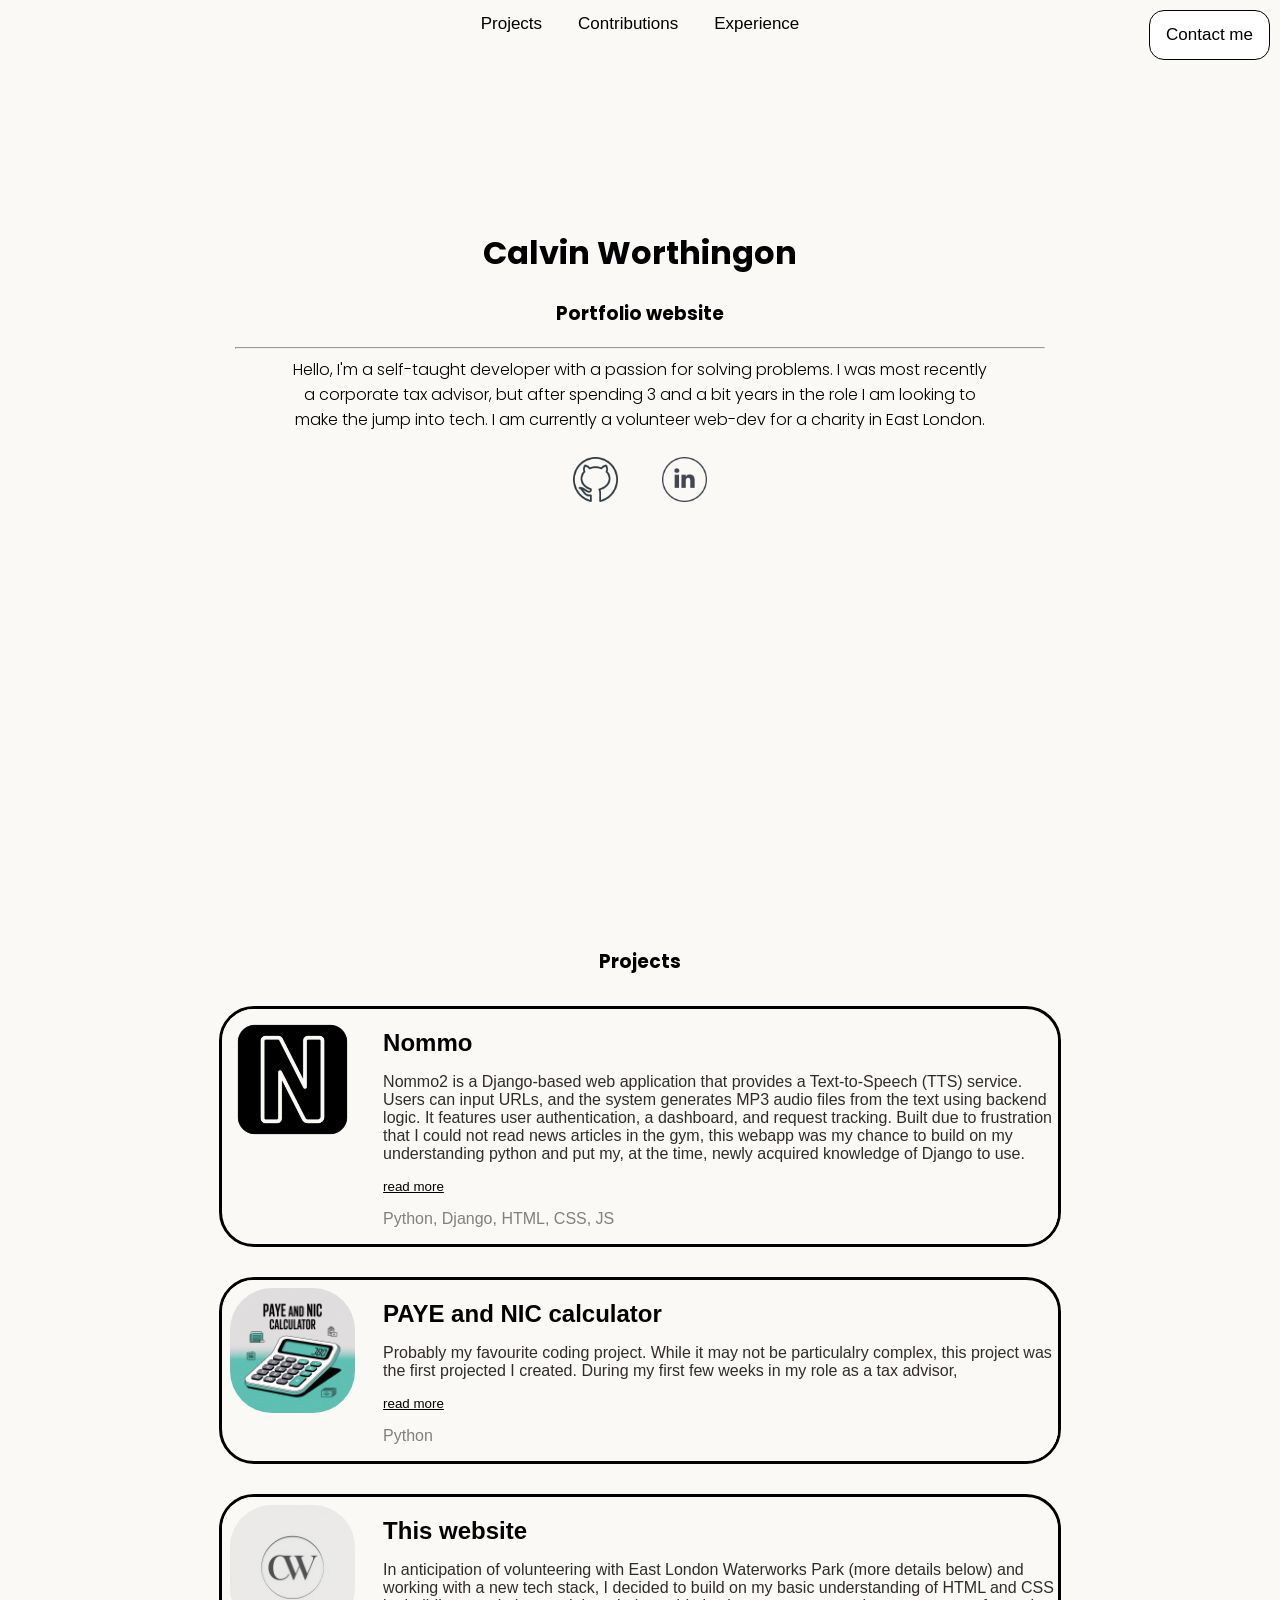
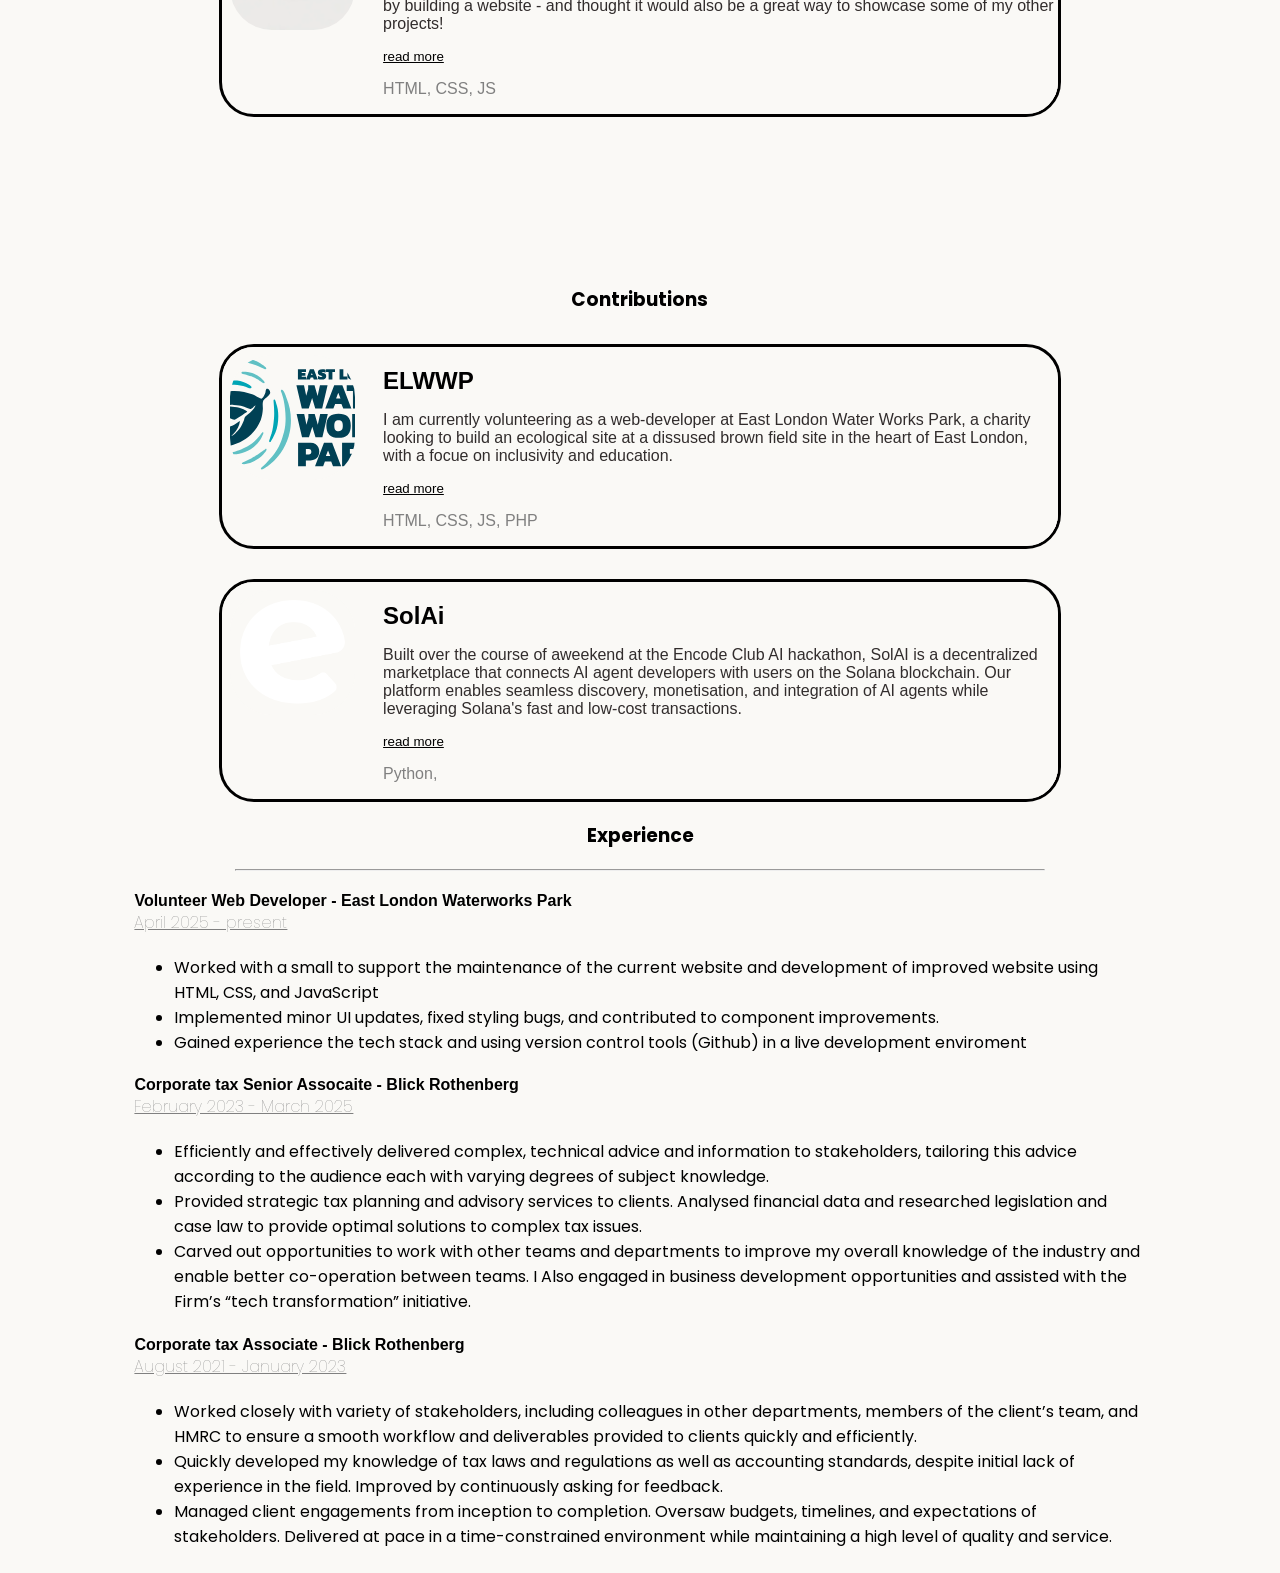
==== index.html @ a2a48c56 "More content changes" ====
<!DOCTYPE html>

<head>
    <title>Calvin's Portfolio</title>
    <link rel="stylesheet" href="styles/styles.css">
    <!-- <a href="mailto:worthingtonc9@gmail.com?subject=You're%20hired!&body=Congratulations%2C%20Calvin!%20We%20have%20a%20role%20as%20a%20software%20engineer%20that%20we%20think%20you%20would%20be%20great%20for." class="btn btn--contact">Contact me</a> -->
    <!-- put contact me into navbar or just tidy -->
    <link href="https://fonts.googleapis.com/css2?family=Poppins&display=swap" rel="stylesheet">
    <link rel="stylesheet" href="https://cdnjs.cloudflare.com/ajax/libs/font-awesome/4.7.0/css/font-awesome.min.css"> <!--Shows a hamburger menu on smaller screens-->
</head>

<body>

    <nav class="topnav"> <!--refactor to improve accessibility-->
        <a href=#projects class="nav-link smoothScroll" >Projects</a>
        <a href=#contributions>Contributions</a>
        <a href=#experience>Experience</a>
        <a href="mailto:worthingtonc9@gmail.com?subject=You're%20hired!&body=Congratulations%2C%20Calvin!%20We%20have%20a%20role%20as%20a%20software%20engineer%20that%20we%20think%20you%20would%20be%20great%20for." class="btn btn--contact">Contact me</a>

    </nav>


    <div class="intro">
        <h1>Calvin Worthingon</h1>
        <h3>Portfolio website</h3>

        <hr class="solid">
        <p>Hello, I'm a self-taught developer with a passion for solving problems. I was most recently a corporate tax advisor, but after spending 3 and a bit years in the role I am looking to make the jump into tech. I am currently a volunteer web-dev for a charity in East London.</p>
        
        <div class="links">    
            <a href="https://github.com/calvinw-dotcom" target="_blank"><img src="image/Github.png" alt=""></a>
            <a href="https://www.linkedin.com/in/calvin-harvey-worthington-0b1184165/" target="_blank"><img src="image/LinkedIn.png" alt=""></a>
        </div>
    </div>
    
    <div class="projects" id="projects">
        <h3>Projects</h3>
        <div class="container">
            <div><img src="image/Nommo.png" alt="Nommo"></div>
            <div class="card-content">      
                <h4>
                    <a href="https://github.com/calvinw-dotcom/Nommo2" target="_blank">Nommo</a>
                </h4>
                <p class="project-description">
                    Nommo2 is a Django-based web application that provides a Text-to-Speech (TTS) service. Users can input URLs, and the system generates MP3 audio files from the text using backend logic. It features user authentication, a dashboard, and request tracking. Built due to frustration that I could not read news articles in the gym, this webapp was my chance to build on my understanding python and put my, at the time, newly acquired knowledge of Django to use. 
                </p>
                <p class="hidden-content">
                    This project was also an opportunity to experiment with AI and learn not only its capabilities but, more importantly, its limitations, particularly regarding hardware limitations and biases of the creators. As I chose to ride the deep-seek “wave”, this tool may not accurately represent certain articles, particularly those relating to a certain student-led protest in 1989. Also, as this developed on a laptop with not so spectacular graphics card, the is a bit of a delay in receiving the requested article MP3 file.
                    <br/>
                    <br/>
                    Version one used the BeautifulSoup library to scrape the article and return the distilled content. I initially optimised this for BBC news articles, for which I had received permission from the bbc. Once I had this running, I tried using AI to allow the application to scrape text regardless of the HTML structure. However, due to various restrictions in sites’ robots.txt files, this proved difficult to implement. As such, I pivoted to make Nommo2 a news summariser as well as a TTS app
                </p>
                <button class="read-more">read more</button>
                <p class="project-subscript">Python, Django, HTML, CSS, JS </p>
            </div>
        </div>

        <div class="container">
            <div><img src="image/PAYE and NIC.jpeg" alt="Nommo"></div>
            <div class="card-content">      
                <h4>
                    <a href="https://github.com/calvinw-dotcom/PAYE-and-NIC-calc" target="_blank">PAYE and NIC calculator</a>
                </h4>
                <p class="project-description">Probably my favourite coding project. While it may not be particulalry complex, this project was the first projected I created. During my first few weeks in my role as a tax advisor, </p>
                <p class="hidden-content">
                
                During my first few weeks as a tax advisor, I was asked by a Director to calculate the income tax and national insurance contributions of a list of a client’s employees. As this as a time consuming and repetitive task, I saw it as an opportunity to put me new coding skills to use and automate. 
                <br/>
                <br/>
                Originally, this was a simple script but as I developed my understanding of python and best practices, I went back and split the logic into functions. Looking back, I would have sped up the task by reading directly from the excel file containing the necessary information and writing the PAYE and NIC contributions back to that same file. However, I have chosen not to make any further changes so I can preserve my code to look back on.</p>
                <button class="read-more">read more</button>
                <p class="project-subscript">Python </p>
            </div>
        </div>

        <div class="container">
            <div><img src="image/CW2.png" alt="CW initials"></div>
            <div class="card-content">      
                <h4>
                    <a href="https://github.com/calvinw-dotcom/portfolio_site" target="_blank">This website</a>
                </h4>
                <p class="project-description">In anticipation of volunteering with East London Waterworks Park (more details below) and working with a new tech stack, I decided to build on my basic understanding of HTML and CSS by building a website - and thought it would also be a great way to showcase some of my other projects!</p>

                <p class="hidden-content">
                    Wanting to be somewhat helpful from the start, I thought building a website, albeit fairly basic, would be the best way to get up to speed with HTML and CSS, and also learn the basics of JavaScript. 

                    <br/>
                    <br/>
                    Still a bit of a work in progress, I intend to connect to the GitHub API to show my latest commits and also tidy up the “contact me” button (go ahead and press, it works!)
                
                </p>
                <button class="read-more">read more</button>
                <p class="project-subscript">HTML, CSS, JS </p>
            </div>
        </div>
    
    </div>

    <div class="contributions" id="contributions"> <!--Make pic and name links-->
        <h3>Contributions</h3>
        <div class="container">
            <div><img src="image/ELWWP.svg" alt="Nommo"></div>
            <div class="card-content">      
                <h4>
                    <a href="https://www.elwp.org.uk/Home.htm" target="_blank">ELWWP</a>
                </h4>
                <p class="project-description">
                    I am currently volunteering as a web-developer at East London Water Works Park, a charity looking to build an ecological site at a dissused brown field site in the heart of East London, with a focue on inclusivity and education.
                </p>
                <p class="hidden-content">
                    This is my first time having the chance to work on a live production environment and a completely new tech stack, which has given me a better understnaing of the pros and cons of differnt languages and frameworks, most recently the advantages of asynchronous programming that JavaScript can bring.
                    <br/>
                    <br/>
                    So far, my contributions have the maintenance of the current website, accessability enhancements and other front end adjustments. Once I have cleared the issues assigned to me, I will begin assisting with the development of the new webiste!
                </p>
                <button class="read-more">read more</button>
                <p class="project-subscript">HTML, CSS, JS, PHP </p>
            </div>
        </div>

        <div class="container">
            <div><img src="image/ENCODE_logo-31.png" alt="Encode club logo"></div>
            <div class="card-content">      
                <h4>
                    <a href="https://github.com/JackInSightsV2/Encode-Hackathon-April-2025" target="_blank">SolAi</a>
                </h4>
                <p class="project-description">
                    Built over the course of aweekend at the Encode Club AI hackathon, SolAI is a decentralized marketplace that connects AI agent developers with users on the Solana blockchain. Our platform enables seamless discovery, monetisation, and integration of AI agents while leveraging Solana's fast and low-cost transactions.
                </p>
                <p class="hidden-content">
                    This was my first experience building something as part of a team, and I learnt a lot about planning projects, architecture, and differnet frameworks (I worked on the backend and building some dummy APIs to be used in the demo). I also learnt a lot about the soft skills needed to code as part of a team and the importance of version control (and just how to use it).
                    <br/>
                    <br/>
                    Overall, this was a terrific experience, and it solidfied my desire to begin a career in tech.
                </p>
                <button class="read-more">read more</button>
                <p class="project-subscript">Python,  </p>
            </div>
        </div>

    </div>

    <div class="experience" id="experience">
        <h3>Experience</h3>
        <hr class="solid">

        <div class="job">
            <h4>Volunteer Web Developer - East London Waterworks Park </h4>
            <p class='date'> April 2025 - present</p>
            <div class="role">
                <ul>
                    <li>Worked with a small to support the maintenance of the current website and development of improved website using HTML, CSS, and JavaScript</li>
                    <li>Implemented minor UI updates, fixed styling bugs, and contributed to component improvements.
                    </li>
                    <li>Gained experience the tech stack and using version control tools (Github) in a live development enviroment
                    </li>
                </ul>
            </div>
        </div>

        <div class="job">
            <h4>Corporate tax Senior Assocaite - Blick Rothenberg </h4>
            <p class='date'> February 2023 - March 2025</p>
            <div class="role">
                <ul>
                    <li>
                        Efficiently and effectively delivered complex, technical advice and information to stakeholders, tailoring this advice according to the audience each with varying degrees of subject knowledge.
                    </li>
                    <li>
                        Provided strategic tax planning and advisory services to clients. Analysed financial data and researched legislation and case law to provide optimal solutions to complex tax issues. 
                    </li>
                    <li>
                        Carved out opportunities to work with other teams and departments to improve my overall knowledge of the industry and enable better co-operation between teams. I Also engaged in business development opportunities and assisted with the Firm’s “tech transformation” initiative.
                    </li>
                </ul>
            </div>
        </div>

        <div class="job">
            <h4>Corporate tax Associate - Blick Rothenberg </h4>
            <p class='date'> August 2021 - January 2023</p>
            <div class="role">
                <ul>
                    <li>
                        Worked closely with variety of stakeholders, including colleagues in other departments, members of the client’s team, and HMRC to ensure a smooth workflow and deliverables provided to clients quickly and efficiently.
                    </li>
                    <li>
                        Quickly developed my knowledge of tax laws and regulations as well as accounting standards, despite initial lack of experience in the field. Improved by continuously asking for feedback.
                    </li>
                    <li>
                        Managed client engagements from inception to completion. Oversaw budgets, timelines, and expectations of stakeholders. Delivered at pace in a time-constrained environment while maintaining a high level of quality and service.
                    </li>
                </ul>
            </div>
        </div>





    </div>
    


<!-- last commit banner -->

<!-- Best practice to include JS script element at the bottom as file is passed top to bottom. Render page contents while executing JS -->

    <script src="app.js"></script>
</body>
---- styles/styles.css ----
*{
    background-color: #FAF9F6 ;
}

body {
    display: flex;
    justify-content: center;
    flex-direction: column;
    align-items: center;
    flex: 1;
}


.intro{
    width:80%;
    text-align:center;
    margin: auto;
    padding-bottom: 0;
    margin-top: 200px;
    height: 80vh;
    
}
h1{
    font-family: 'Poppins',sans-serif;
    text-align: center;
    font-weight: bold   ;
    size: 80%;
}

h3{
    font-family: 'Poppins',sans-serif;
    text-align: center;
    size: 80%;
}


.intro p{
    font-family: 'Poppins',sans-serif;
    text-align: center;
    width: 70%;
    margin: 0 auto;
    font-weight: 350;
}


.links{
    flex: 1;
}

.links a{
    padding: 20px;
    margin-bottom: 0;
}

.links img{
    width: 45px;
    margin-top: 25px;
}


hr{
   width: 80%; 
}

.projects{
    padding-bottom: 150px;
}


.container{
    display: flex;
    flex-wrap: wrap;
    align-items: flex-start;
    border: 3px solid black;
    border-radius: 35px;
    margin: auto;
    margin-top: 30px;
    width: 80%;
    max-width: 80%;
    /* gap between image and text */
    gap: 20px;
    overflow: hidden;
    box-sizing: border-box;
    word-wrap: break-word;
    max-width: 1052.280px; /* such as copout of a fix*/
}

.container a{
    text-decoration: none;
    color: black;
}
.container img {
    padding: 8px;
    border-radius: 50px;
    width: 125px;
    height: 125px;         /* force fixed height */
    object-fit: cover;     /* crop to fill */
    background-clip: content-box;
}


.card-content{
    flex: 1;
    display: flex;
    flex-grow: 1;
    flex-direction: column;
    margin-top: 20px;
    width: 80%;
}

.card-content h4{
    font-family: sans-serif;
    margin: 0;
    font-size: x-large;
    width: 80%;
}
.card-content p{
    justify-content: center;
}

.hidden-content{
    font-family: sans-serif;
    margin: 0;
    font-size: medium;
    width: 80%;
    margin-bottom: 10px;
}

.project-description {
    text-align: left;
    font-family: sans-serif;
    font-weight: lighter;
    color: rgb(49, 44, 44);
    box-sizing: border-box;
    overflow-wrap: break-word;
    width: 100%;
    flex-grow: 1;
    
}

.read-more{
    font-family: sans-serif;
    font-weight:10;
    text-decoration: underline;
    border: 1px;
    text-align: left;
    padding: 0px;
    cursor: pointer;
}

.project-subscript{
    text-align: left;
    font-family: sans-serif;
    font-weight:10;
    color: grey;
}

.hidden-content{
    display: none;
}

.reveal-button{
    display: block;
}

.hidden-content.reveal-button{
    flex: 1;
    display: flex;
    flex-direction: column;
    margin-top: 20px;
    width: 80%;
    box-sizing: border-box;
    max-width: 605.4px;
}

.btn{
    border: 1px black solid;
    border-radius: 15px;
    padding: 15px;
    font-family: 'Poppins',sans-serif;
    color: black;
    background-color: white;
    text-decoration: none;
    transition: transform 0.3s;
    position: fixed;
    top: 10px;
    right: 10px;
    z-index: 1100;

}

.btn:hover{
    transform: scale(1.15);
    
}

nav{
    position: fixed;
    width:100%;
    background-color: #FAF9F6;
    overflow:hidden;
    top: 0px;
    text-align: center;
    margin-bottom: 100px;
}

.topnav a{
    display: inline-block;
    color: black;
    text-align: center;
    padding: 14px 16px;
    font-size: 17px;
    text-decoration: none;
    font-family: sans-serif;

}

.topnav a:hover{
    background-color: aliceblue;
}

.topnav a:active{
    background-color: aliceblue;
}

.experience{
    width: 80%;
}

.experience h4{
    font-family: sans-serif;
    text-align: left;
    padding: 0px;
    margin-bottom: 0;

}

.date{
    margin-top: 0px;
    margin-bottom: 20px;
    font-family: 'Poppins',sans-serif;
    margin-top: 0px;
    font-weight: 10;
    color: gray;
    text-decoration: underline solid;
}

.role {
    font-family: 'Poppins',sans-serif;
    text-align: left;
    margin: 0 auto;
}
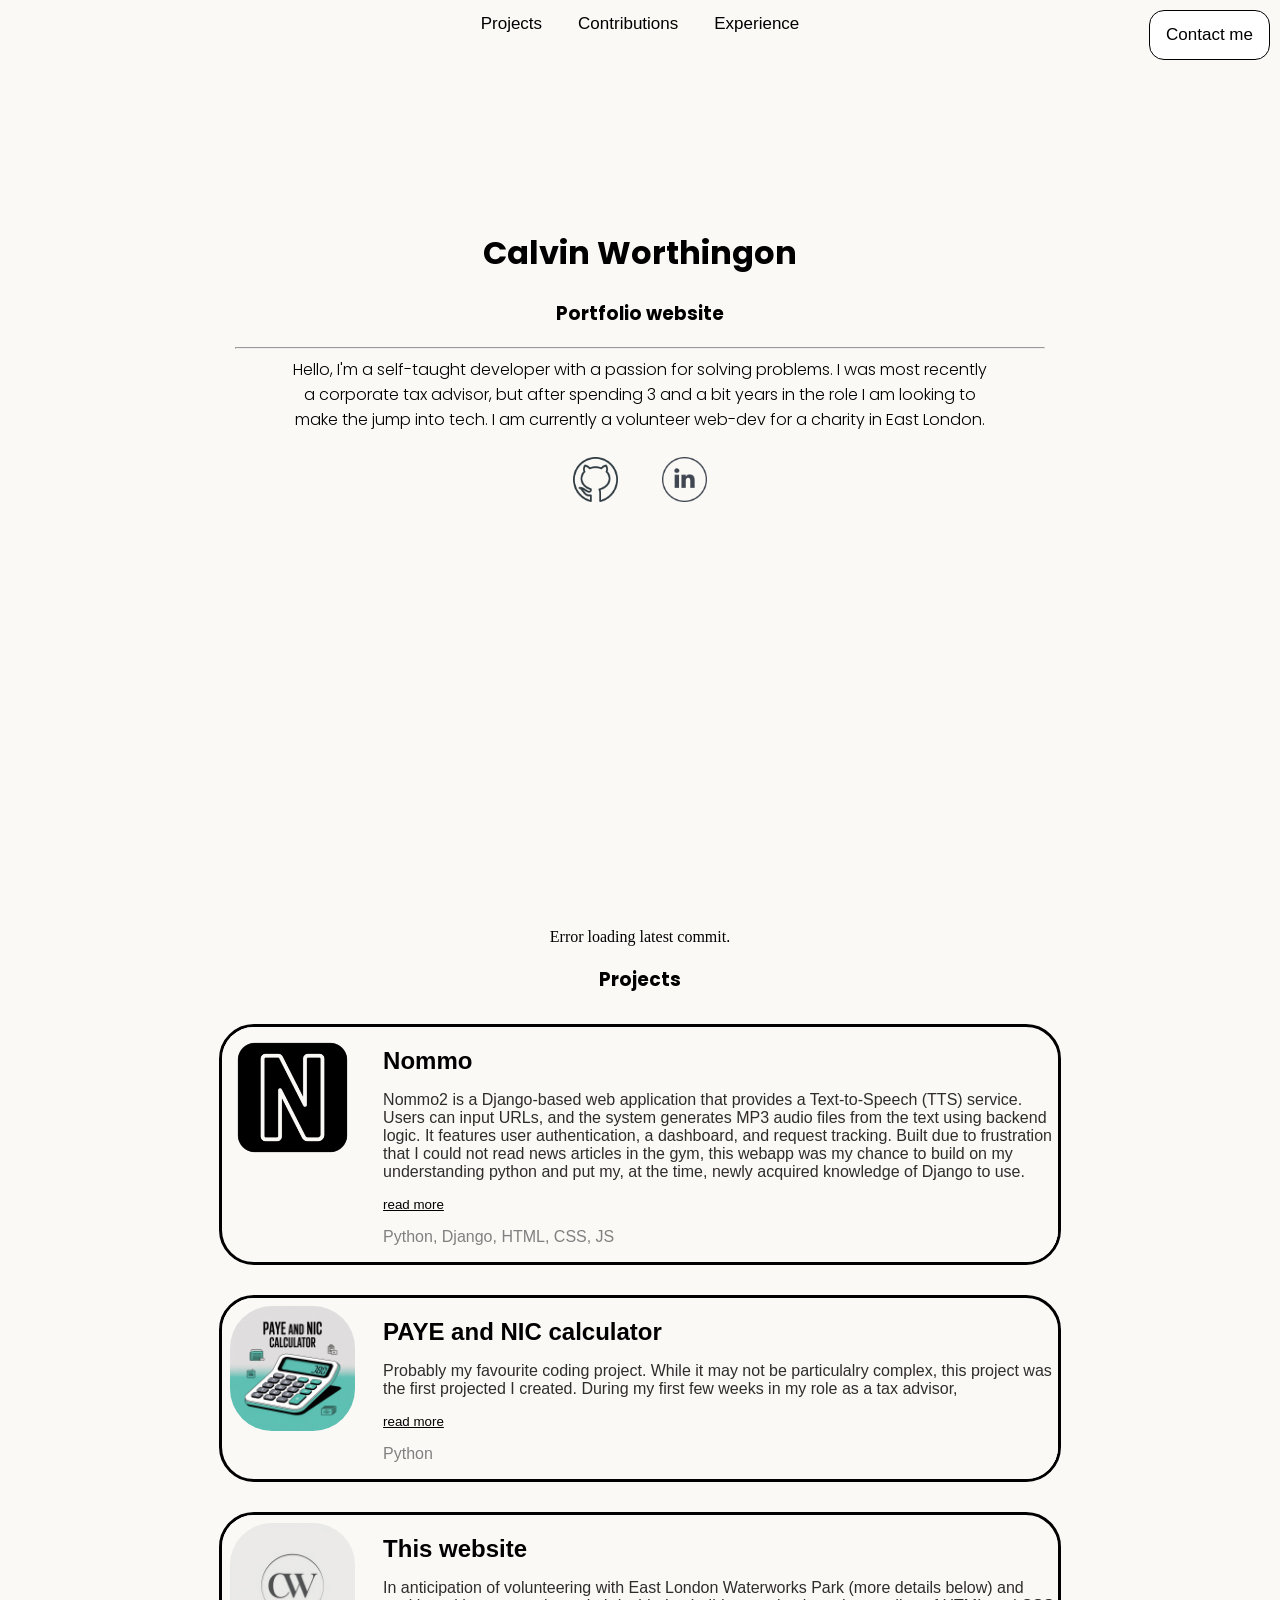
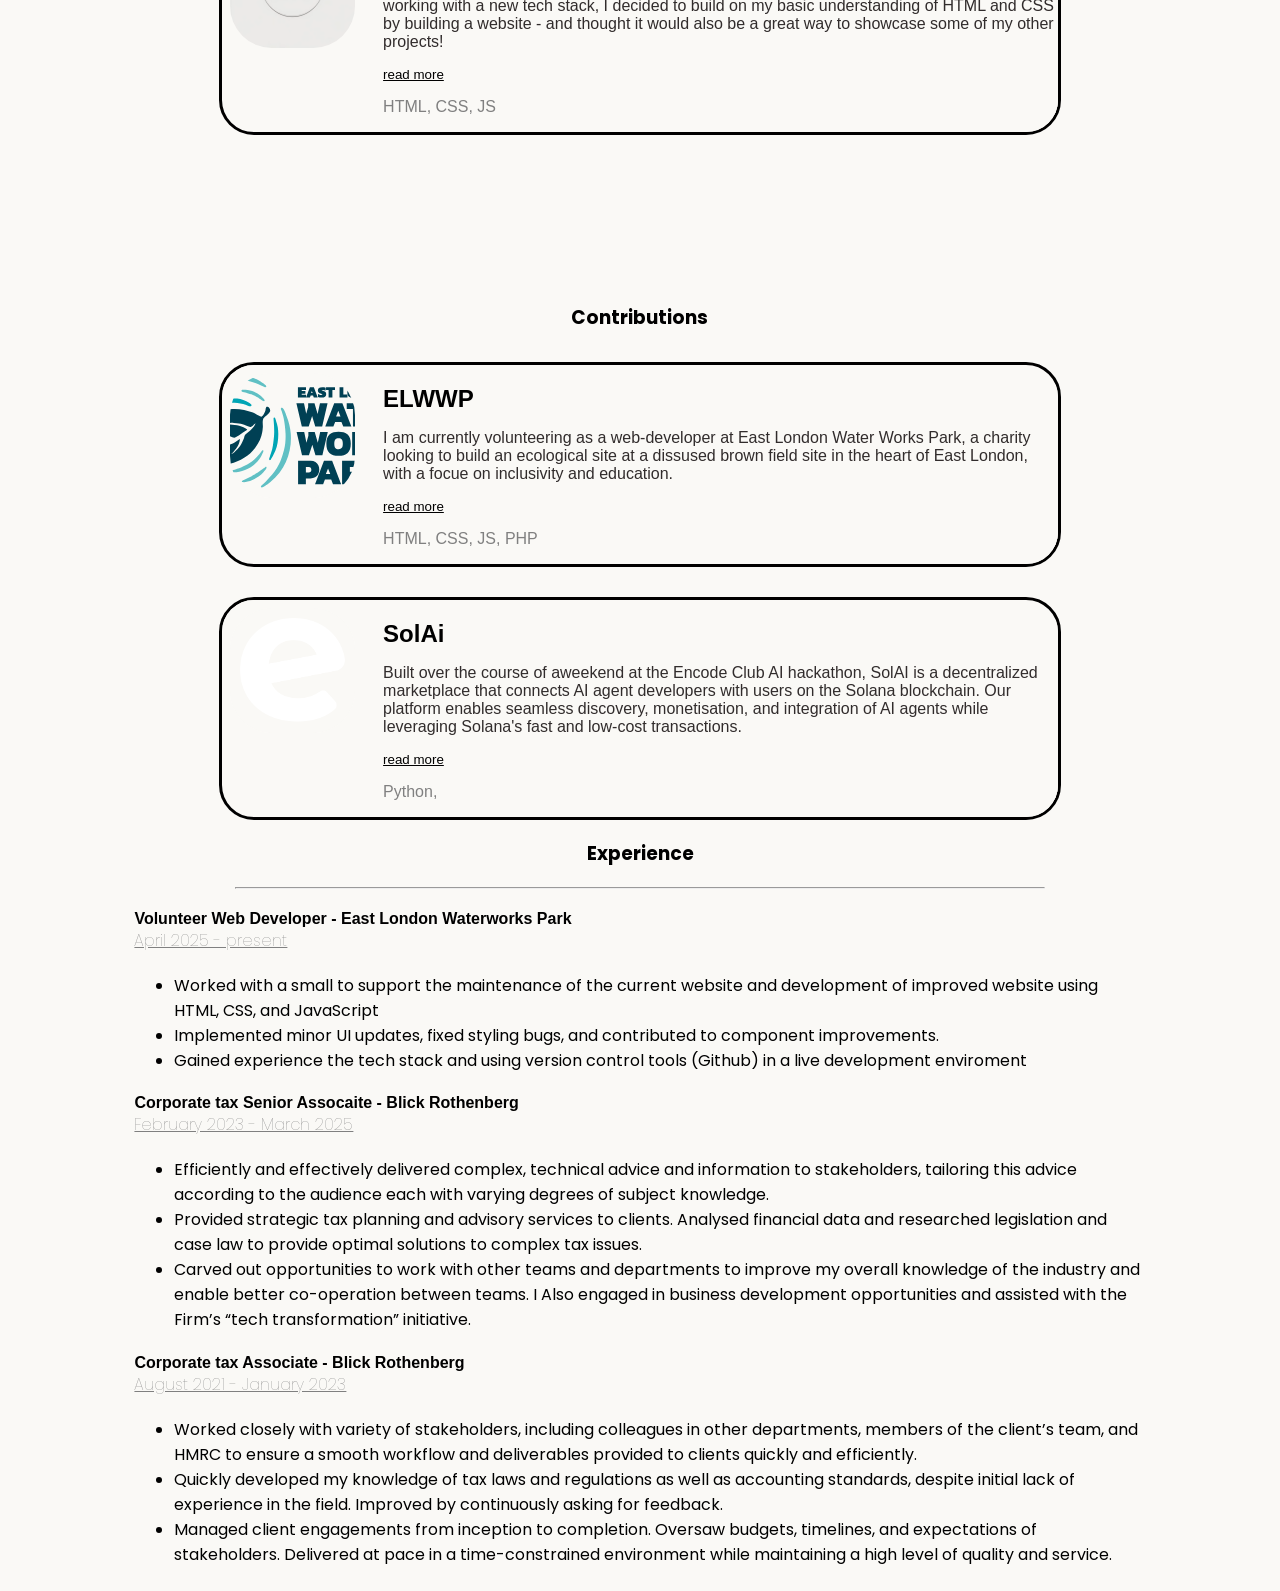
==== commit 27c7a20f: "Index.hmtl to root" ====
--- a/index.html
+++ b/index.html
@@ -32,6 +32,11 @@
             <a href="https://www.linkedin.com/in/calvin-harvey-worthington-0b1184165/" target="_blank"><img src="image/LinkedIn.png" alt=""></a>
         </div>
     </div>
+
+    <div id="latest-commit-info">
+        <p>Loading latest commit...</p>
+    </div>
+
     
     <div class="projects" id="projects">
         <h3>Projects</h3>
@@ -205,6 +210,25 @@
 <!-- last commit banner -->
 
 <!-- Best practice to include JS script element at the bottom as file is passed top to bottom. Render page contents while executing JS -->
+    <script>
+        fetch('http://localhost:3001/api/latest-commit')
+            .then(res => res.json())
+            .then(data => {
+            const container = document.getElementById('latest-commit-info');
+            if (data && data.name && data.lastCommitDate) {
+                container.innerHTML = `
+                <strong>Latest updated repo:</strong> ${data.name}<br>
+                <em>Last commit:</em> ${new Date(data.lastCommitDate).toLocaleString()}
+                `;
+            } else {
+                container.innerHTML = "Could not load commit data.";
+            }
+            })
+            .catch(err => {
+            document.getElementById('latest-commit-info').innerText = "Error loading latest commit.";
+            console.error("Fetch error:", err);
+            });
+    </script>
 
     <script src="app.js"></script>
 </body>
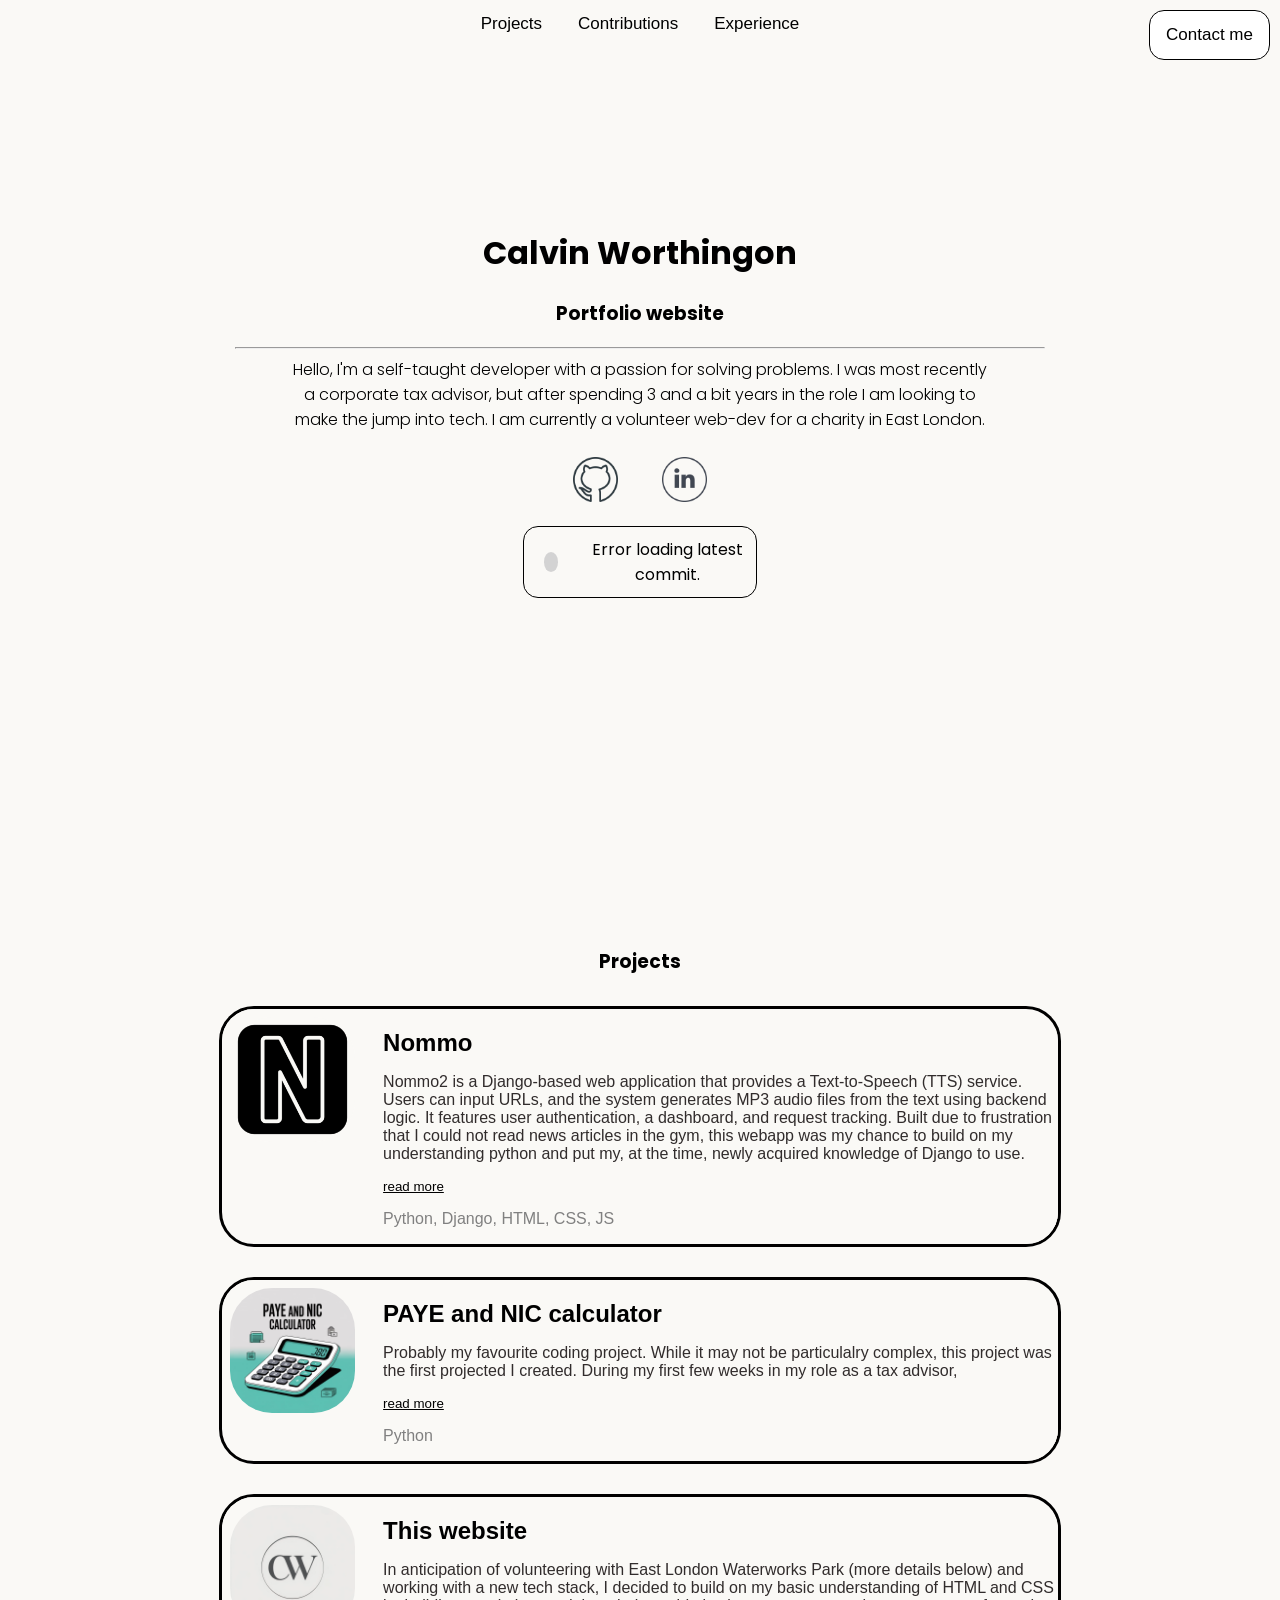
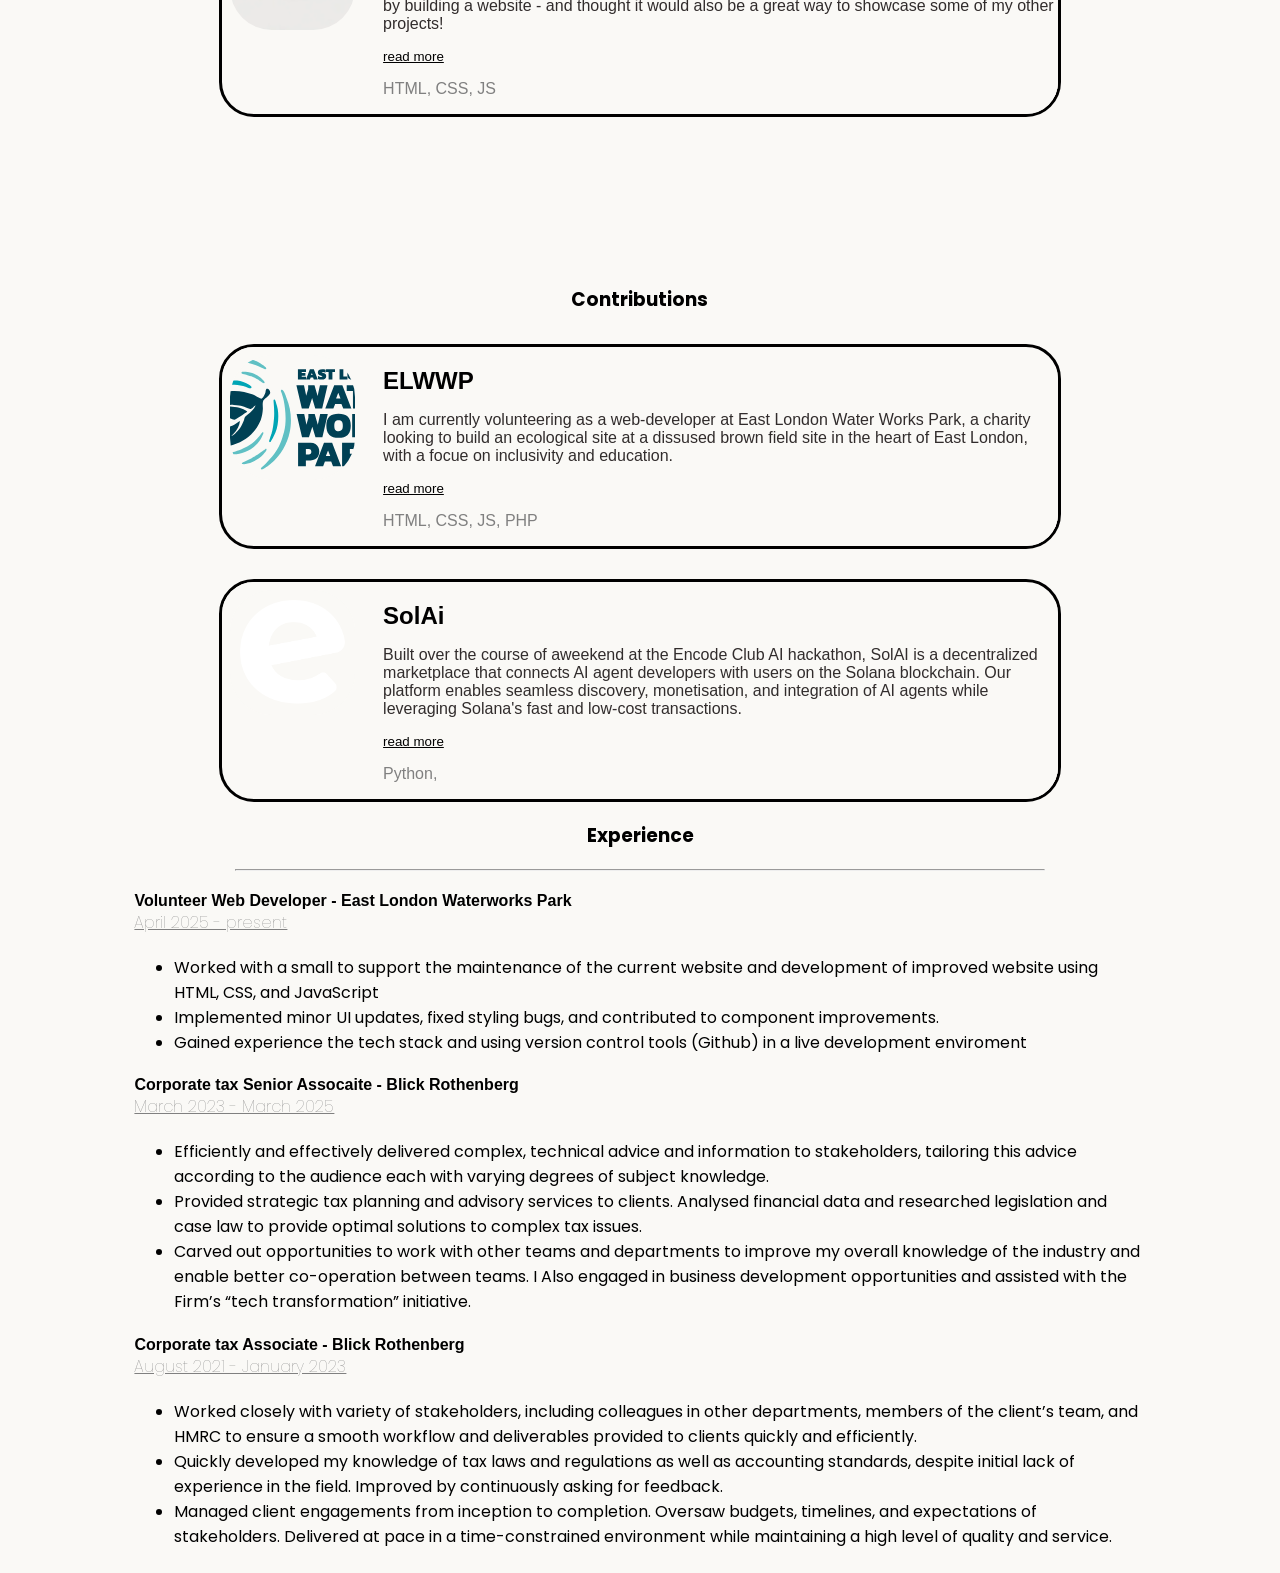
==== commit 90cc1a0c: "Style commit update" ====
--- a/index.html
+++ b/index.html
@@ -31,10 +31,16 @@
             <a href="https://github.com/calvinw-dotcom" target="_blank"><img src="image/Github.png" alt=""></a>
             <a href="https://www.linkedin.com/in/calvin-harvey-worthington-0b1184165/" target="_blank"><img src="image/LinkedIn.png" alt=""></a>
         </div>
-    </div>
-
-    <div id="latest-commit-info">
-        <p>Loading latest commit...</p>
+        
+        <div class="repo-commit">
+            <div id="status">
+
+            </div>
+            <div class="latest-commit-info" id="latest-commit-info">
+                <p>Loading latest commit...</p>
+            </div>
+        </div>
+
     </div>
 
     
@@ -165,7 +171,7 @@
 
         <div class="job">
             <h4>Corporate tax Senior Assocaite - Blick Rothenberg </h4>
-            <p class='date'> February 2023 - March 2025</p>
+            <p class='date'> March 2023 - March 2025</p>
             <div class="role">
                 <ul>
                     <li>
@@ -215,17 +221,23 @@
             .then(res => res.json())
             .then(data => {
             const container = document.getElementById('latest-commit-info');
+            const parentContainer = document.getElementById('status')
             if (data && data.name && data.lastCommitDate) {
+                parentContainer.classList.toggle('positive-indicator');
+                const repo_name = data.name.replace("_"," ");
                 container.innerHTML = `
-                <strong>Latest updated repo:</strong> ${data.name}<br>
-                <em>Last commit:</em> ${new Date(data.lastCommitDate).toLocaleString()}
+                <strong>Latest updated repo:</strong> ${repo_name}<br>
+                <strong>Last commit:</strong> ${new Date(data.lastCommitDate).toLocaleString()}
                 `;
             } else {
+                parentContainer.classList.toggle('negative-indicator');
                 container.innerHTML = "Could not load commit data.";
             }
             })
             .catch(err => {
+            const parentContainer = document.getElementById('status')
             document.getElementById('latest-commit-info').innerText = "Error loading latest commit.";
+            parentContainer.classList.toggle('negative-indicator');
             console.error("Fetch error:", err);
             });
     </script>
--- a/styles/styles.css
+++ b/styles/styles.css
@@ -250,3 +250,48 @@
     text-align: left;
     margin: 0 auto;
 }
+
+.repo-commit{
+    border: 1px black solid;
+    border-radius: 15px;
+    padding: 10px;
+    width: 21%;
+    margin: auto;
+    margin-top: 20px;
+    display: flex;
+    flex-direction: row;
+}
+
+.positive-indicator {
+    margin:auto;
+    width: 20px;
+    height: 20px;
+    border-radius: 50%;
+    background-color: green;
+    animation: flash 1s infinite;
+    margin-left: 10px;
+    display: inline-block;
+}
+
+.negative-indicator{
+    margin:auto;
+    margin-right: 30px;
+    width: 20px;
+    height: 20px;
+    border-radius: 50%;
+    background-color: lightgray;
+    animation: flash 1s infinite;
+    margin-left: 10px;
+    display: inline-block;
+}
+
+@keyframes flash {
+  0%   { opacity: 1; }
+  50%  { opacity: 0.2; }
+  100% { opacity: 1; }
+}
+
+
+.latest-commit-info{
+    font-family: 'Poppins',sans-serif;
+}
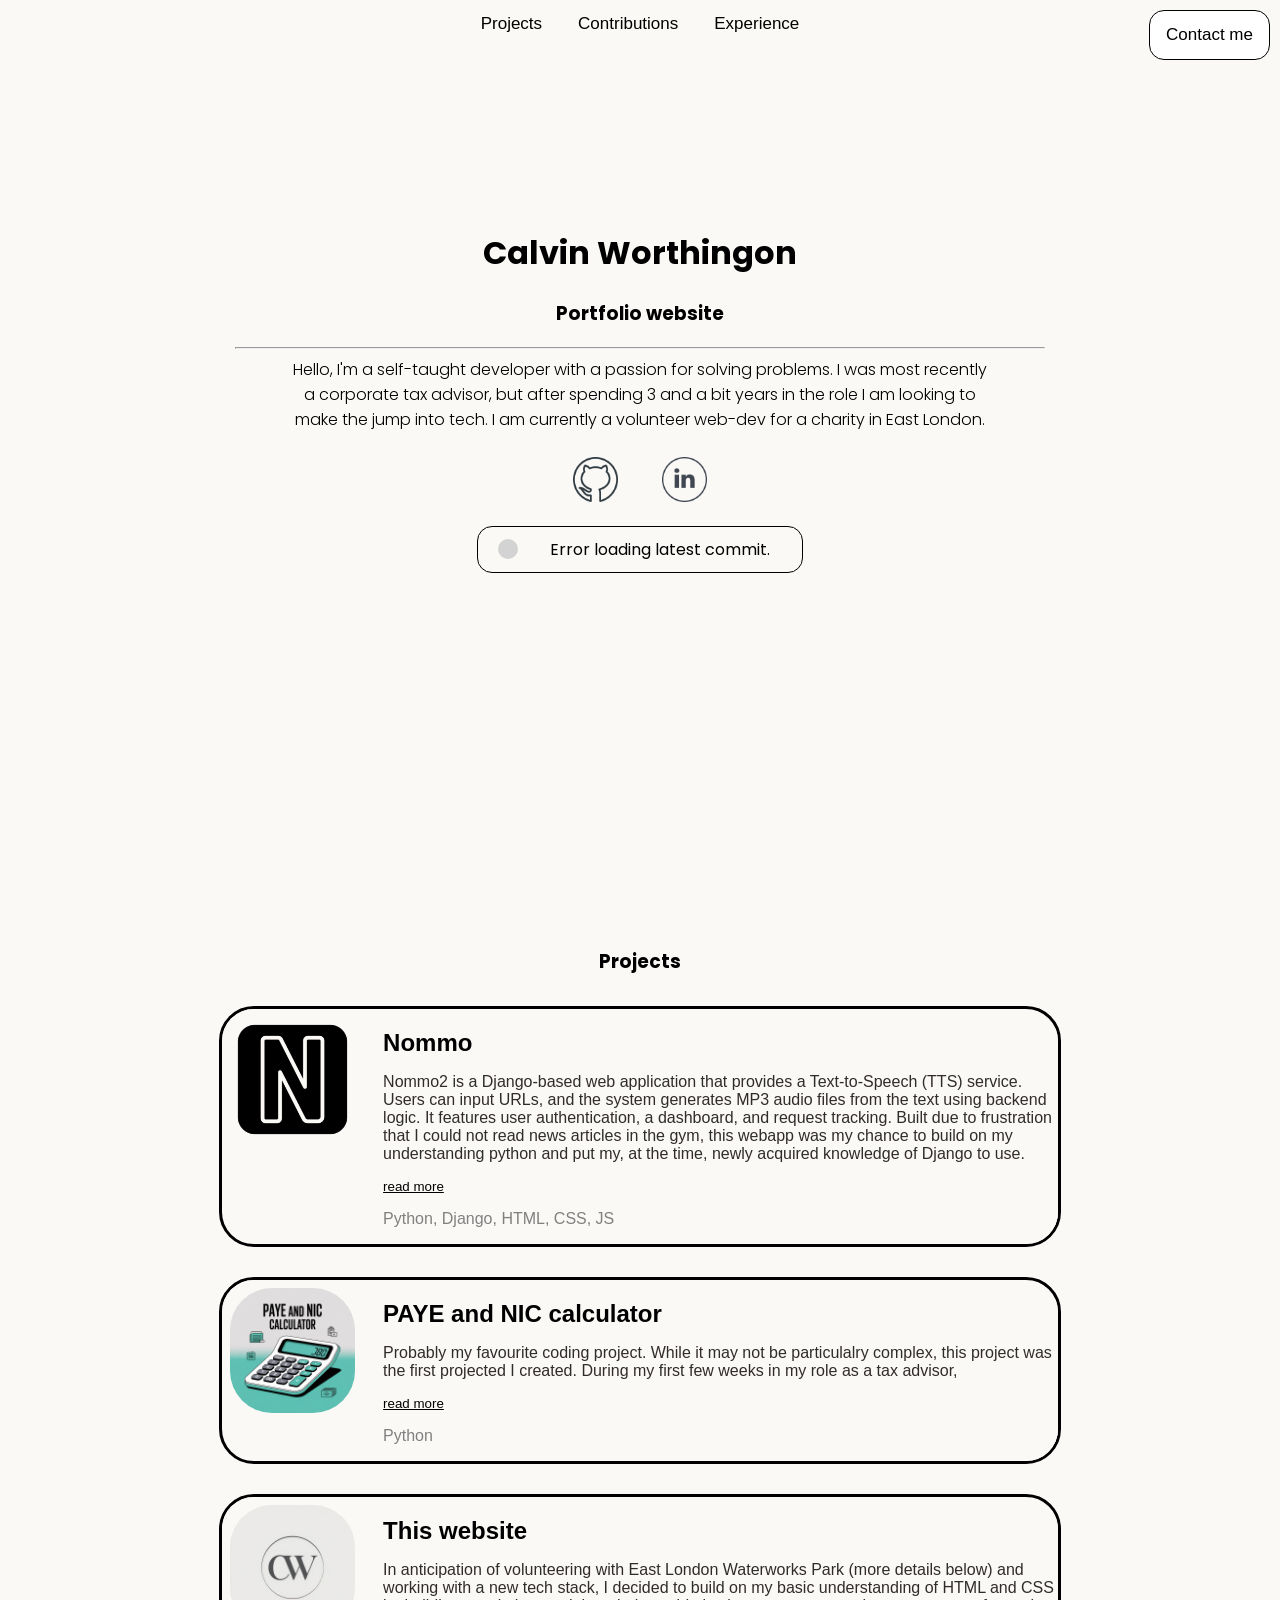
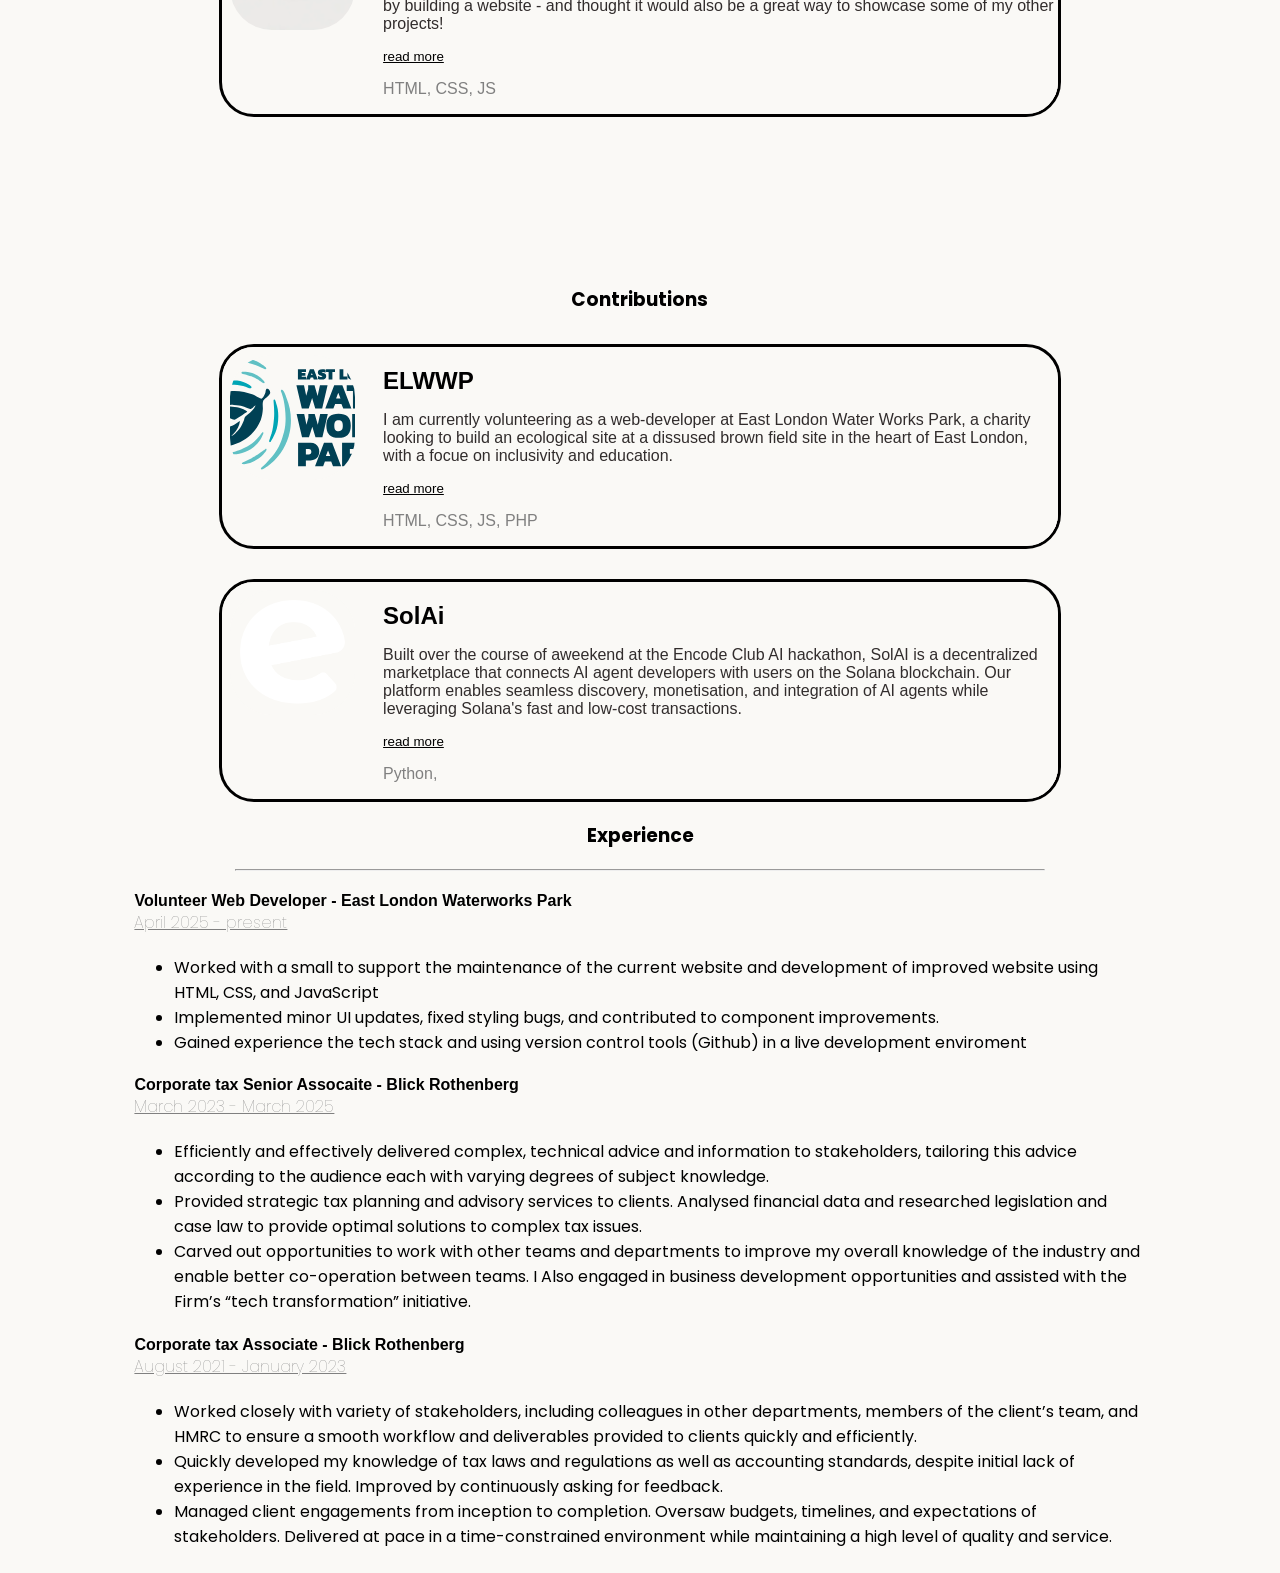
==== commit 8b1e62d4: "removed duplicate fetch and consolidated js to app.js" ====
--- a/index.html
+++ b/index.html
@@ -216,31 +216,5 @@
 <!-- last commit banner -->
 
 <!-- Best practice to include JS script element at the bottom as file is passed top to bottom. Render page contents while executing JS -->
-    <script>
-        fetch('http://localhost:3001/api/latest-commit')
-            .then(res => res.json())
-            .then(data => {
-            const container = document.getElementById('latest-commit-info');
-            const parentContainer = document.getElementById('status')
-            if (data && data.name && data.lastCommitDate) {
-                parentContainer.classList.toggle('positive-indicator');
-                const repo_name = data.name.replace("_"," ");
-                container.innerHTML = `
-                <strong>Latest updated repo:</strong> ${repo_name}<br>
-                <strong>Last commit:</strong> ${new Date(data.lastCommitDate).toLocaleString()}
-                `;
-            } else {
-                parentContainer.classList.toggle('negative-indicator');
-                container.innerHTML = "Could not load commit data.";
-            }
-            })
-            .catch(err => {
-            const parentContainer = document.getElementById('status')
-            document.getElementById('latest-commit-info').innerText = "Error loading latest commit.";
-            parentContainer.classList.toggle('negative-indicator');
-            console.error("Fetch error:", err);
-            });
-    </script>
-
     <script src="app.js"></script>
 </body>
--- a/styles/styles.css
+++ b/styles/styles.css
@@ -255,15 +255,21 @@
     border: 1px black solid;
     border-radius: 15px;
     padding: 10px;
-    width: 21%;
+    width: 30%;
     margin: auto;
     margin-top: 20px;
     display: flex;
     flex-direction: row;
 }
 
+.latest-commit-info {
+    width: 80%;
+
+}
+
 .positive-indicator {
     margin:auto;
+    margin-right: 20px;
     width: 20px;
     height: 20px;
     border-radius: 50%;
@@ -275,7 +281,7 @@
 
 .negative-indicator{
     margin:auto;
-    margin-right: 30px;
+    margin-right: 20px;
     width: 20px;
     height: 20px;
     border-radius: 50%;
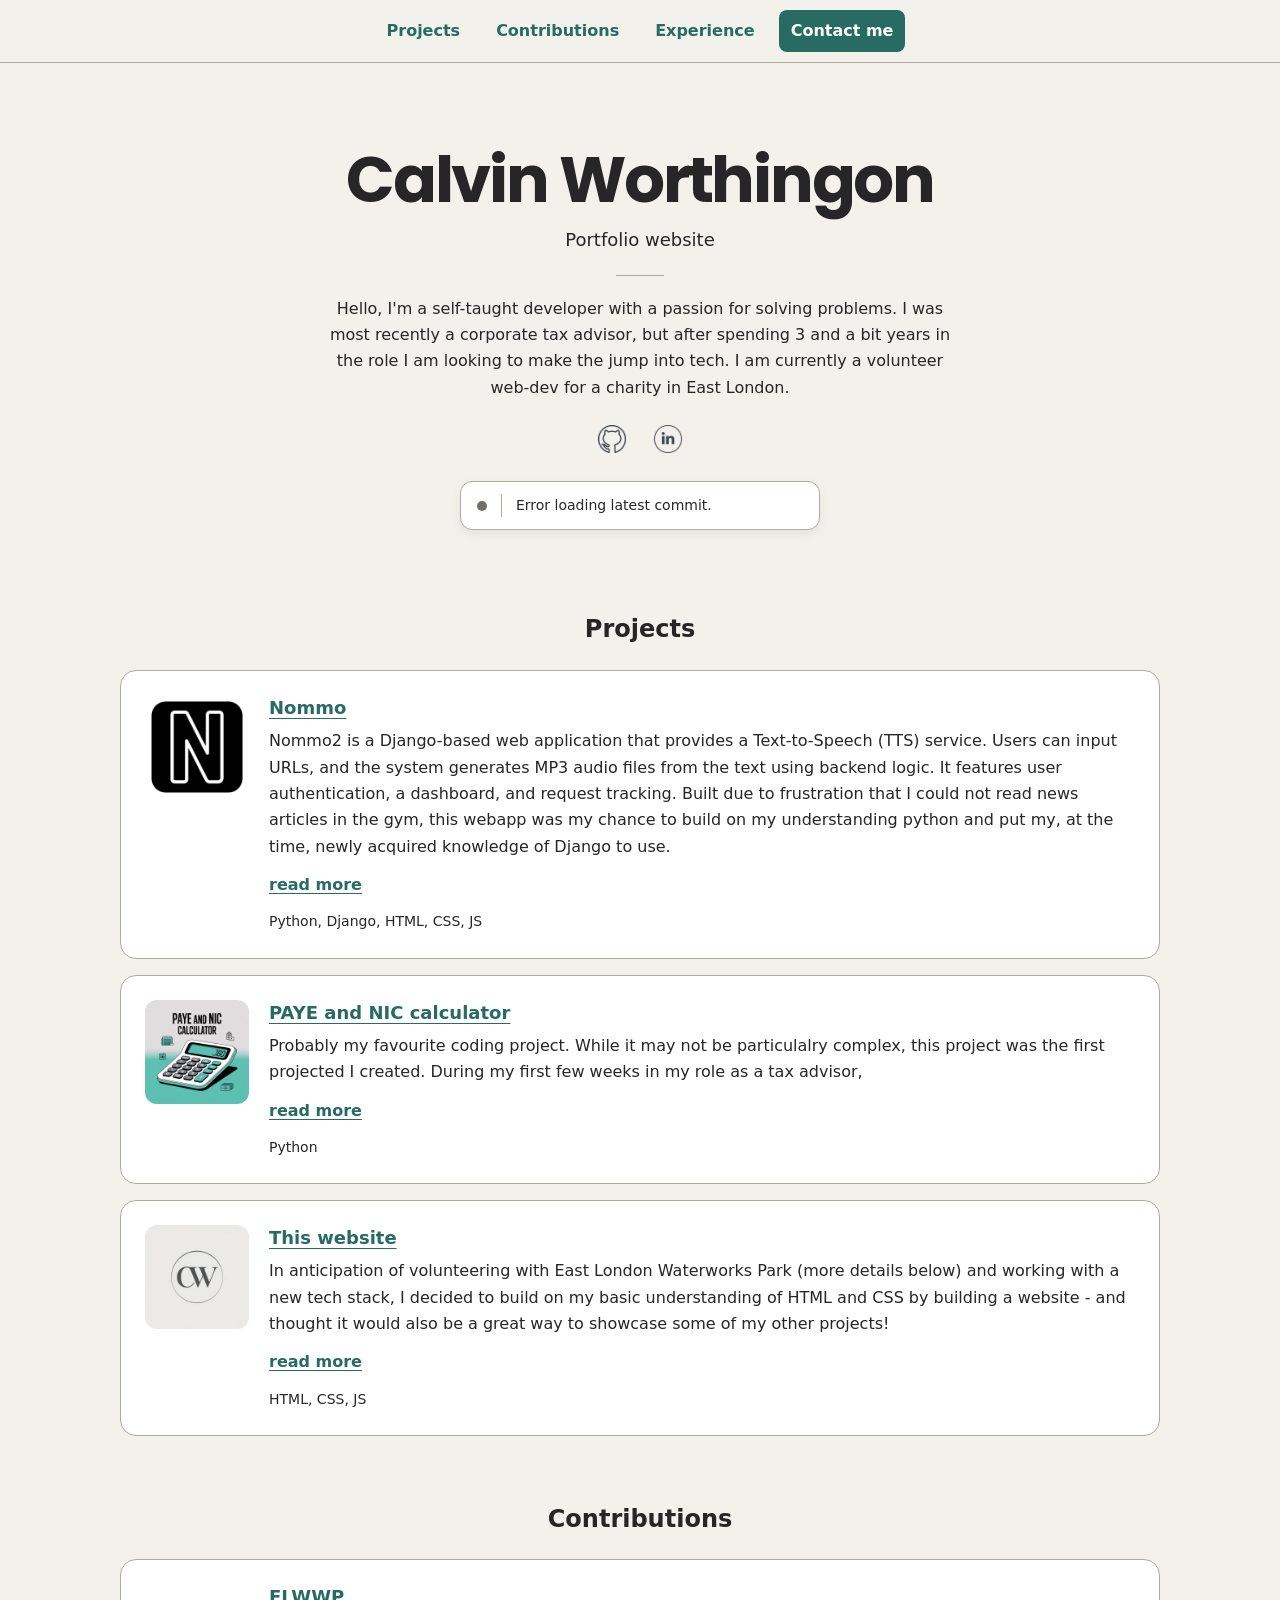
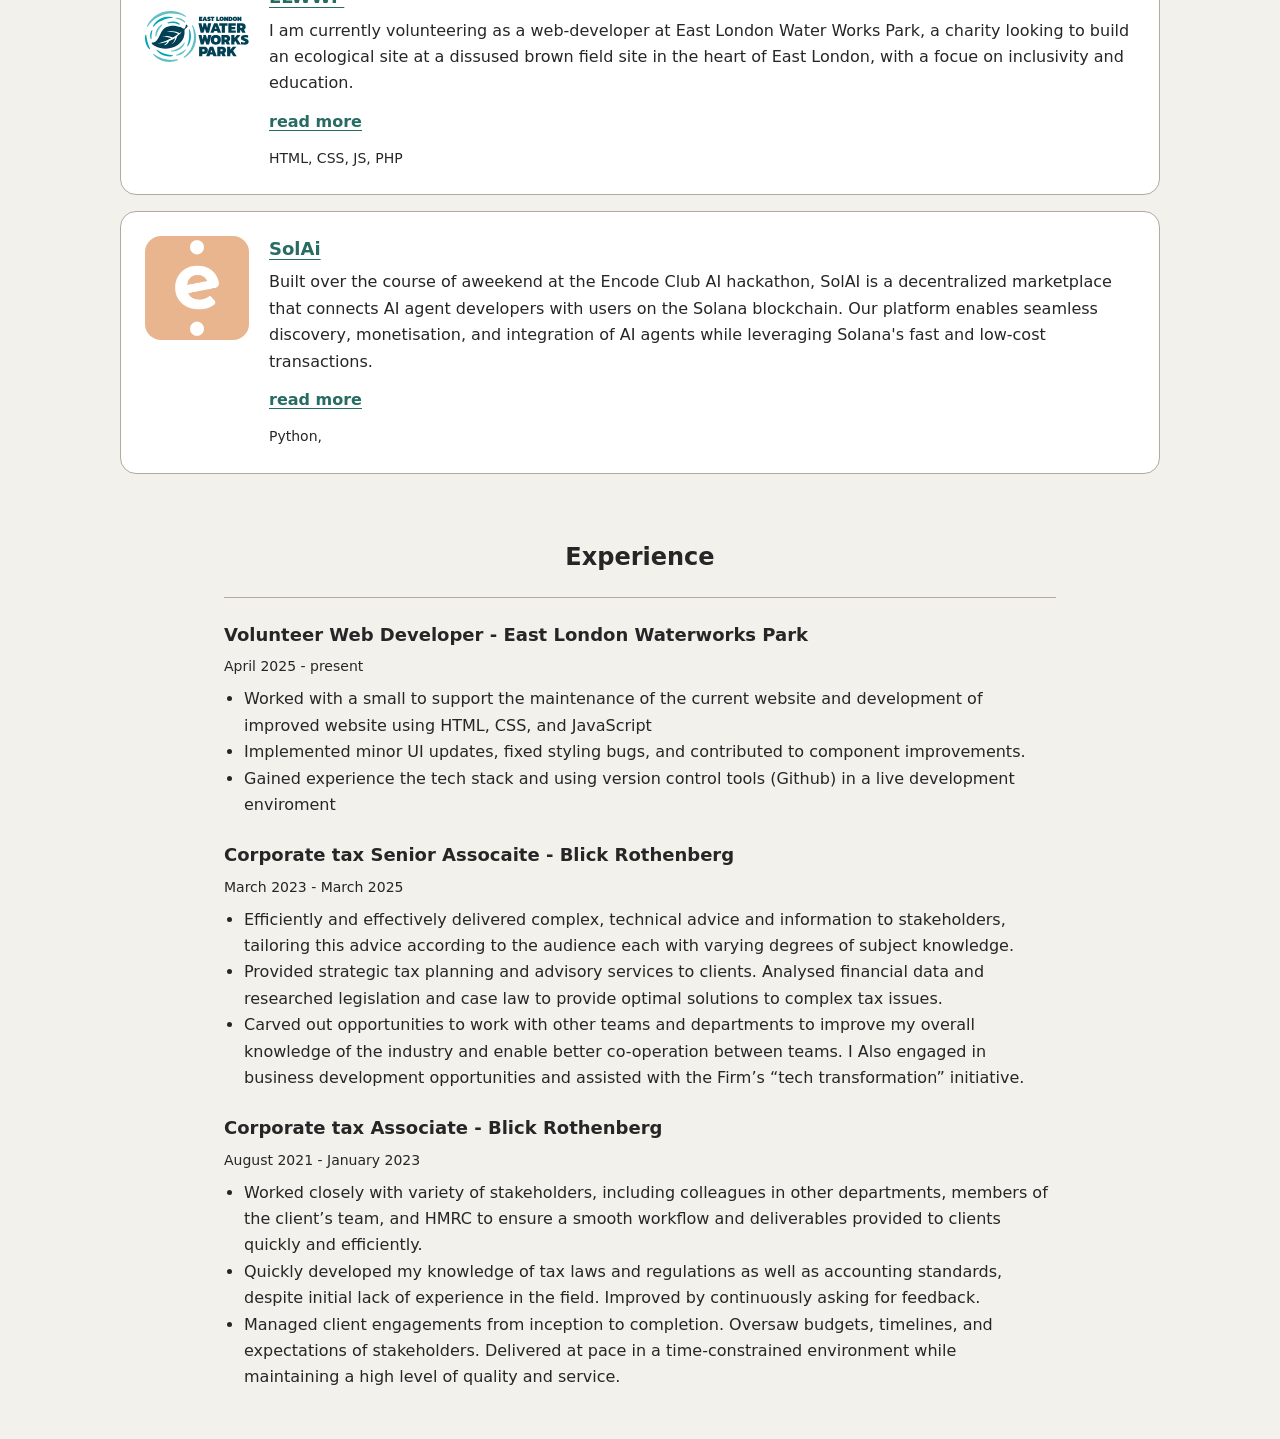
==== commit fa141df3: "device optimisation meta tag" ====
--- a/index.html
+++ b/index.html
@@ -7,6 +7,7 @@
     <!-- put contact me into navbar or just tidy -->
     <link href="https://fonts.googleapis.com/css2?family=Poppins&display=swap" rel="stylesheet">
     <link rel="stylesheet" href="https://cdnjs.cloudflare.com/ajax/libs/font-awesome/4.7.0/css/font-awesome.min.css"> <!--Shows a hamburger menu on smaller screens-->
+    <meta name="viewport" content="width=device-width, initial-scale=1.0">
 </head>
 
 <body>
--- a/styles/styles.css
+++ b/styles/styles.css
@@ -1,303 +1,297 @@
-*{
-    background-color: #FAF9F6 ;
+:root {
+    --background: #F3F1EC;
+    --surface: #FFFFFF;
+    --border: #B0AAA0;
+    --text: #262626;
+    --accent: #276B63;
+}
+
+*,
+*::before,
+*::after {
+    box-sizing: border-box;
 }
 
 body {
+    margin: 0;
+    padding-bottom: 3rem;
+    background: var(--background);
+    color: var(--text);
+    font-family: system-ui, sans-serif;
+    line-height: 1.65;
+}
+
+a {
+    color: var(--accent);
+    text-underline-offset: 0.2em;
+}
+
+:focus-visible {
+    outline: 2px solid var(--accent);
+    outline-offset: 3px;
+}
+
+.topnav {
+    position: sticky;
+    top: 0;
+    z-index: 1;
+    display: flex;
+    flex-wrap: wrap;
+    justify-content: center;
+    gap: 0.25rem 0.75rem;
+    padding: 0.625rem 1rem;
+    background: var(--background);
+    border-bottom: 1px solid var(--border);
+}
+
+.topnav a {
+    padding: 0.5rem 0.75rem;
+    border-radius: 0.5rem;
+    font-weight: 600;
+    text-decoration: none;
+    transition: background-color 0.2s ease;
+}
+
+.topnav a:hover {
+    background: var(--surface);
+    text-decoration: underline;
+}
+
+.topnav .btn--contact {
+    background: var(--accent);
+    color: var(--surface);
+}
+
+.topnav .btn--contact:hover {
+    background: #20574F;
+}
+
+.intro,
+.projects,
+.contributions,
+.experience {
+    width: min(100% - 2rem, 65rem);
+    margin-inline: auto;
+}
+
+.intro {
+    padding-block: clamp(2.75rem, 7vw, 5rem);
+    text-align: center;
+}
+
+.intro h1 {
+    margin: 0;
+    font-family: 'Poppins', system-ui, sans-serif;
+    font-size: clamp(2.25rem, 6vw, 4rem);
+    line-height: 1.15;
+    letter-spacing: -0.035em;
+}
+
+h3 {
+    margin: 0 0 1.25rem;
+    font-size: 1.5rem;
+    text-align: center;
+}
+
+.intro h3 {
+    margin: 0.5rem 0 0;
+    font-size: 1.125rem;
+    font-weight: 500;
+}
+
+hr {
+    border: 0;
+    border-top: 1px solid var(--border);
+}
+
+.intro hr {
+    width: 3rem;
+    margin: 1.25rem auto;
+}
+
+.intro > p {
+    max-width: 62ch;
+    margin: 0 auto;
+}
+
+.links {
     display: flex;
     justify-content: center;
-    flex-direction: column;
+    gap: 0.75rem;
+    margin-top: 1rem;
+}
+
+.links a {
+    display: grid;
+    place-items: center;
+    padding: 0.5rem;
+    border-radius: 0.5rem;
+}
+
+.links a:hover {
+    background: var(--surface);
+}
+
+.links img {
+    display: block;
+    width: 1.75rem;
+    height: 1.75rem;
+    object-fit: contain;
+}
+
+.projects,
+.contributions,
+.experience {
+    scroll-margin-top: 5rem;
+}
+
+.contributions,
+.experience {
+    margin-top: clamp(2.5rem, 6vw, 4rem);
+}
+
+.container {
+    display: grid;
+    grid-template-columns: auto minmax(0, 1fr);
+    align-items: start;
+    gap: 1.25rem;
+    padding: 1.5rem;
+    background: var(--surface);
+    border: 1px solid var(--border);
+    border-radius: 16px;
+    overflow-wrap: anywhere;
+    transition: box-shadow 0.2s ease;
+}
+
+.container + .container {
+    margin-top: 1rem;
+}
+
+.container:hover {
+    box-shadow: 0 6px 20px rgba(0, 0, 0, 0.06);
+}
+
+.container img {
+    display: block;
+    width: 6.5rem;
+    max-width: 100%;
+    aspect-ratio: 1;
+    border-radius: 0.75rem;
+    object-fit: contain;
+}
+
+.container img[src*="ENCODE_logo"] {
+    background-color: #E9B58E;
+    border-radius: 16px;
+}
+
+.card-content h4,
+.job h4 {
+    margin: 0;
+    font-size: 1.125rem;
+    line-height: 1.4;
+}
+
+.project-description,
+.hidden-content {
+    margin: 0.5rem 0 0;
+}
+
+.hidden-content {
+    display: none;
+}
+
+.hidden-content.reveal-button {
+    display: block;
+}
+
+.read-more {
+    margin-top: 0.5rem;
+    padding: 0.25rem 0;
+    border: 0;
+    background: transparent;
+    color: var(--accent);
+    font: inherit;
+    font-weight: 600;
+    text-decoration: underline;
+    text-underline-offset: 0.2em;
+    cursor: pointer;
+}
+
+.read-more:hover {
+    text-decoration-thickness: 2px;
+}
+
+.project-subscript,
+.date {
+    margin: 0.5rem 0 0;
+    font-size: 0.875rem;
+}
+
+.experience {
+    max-width: 52rem;
+}
+
+.job {
+    margin-top: 1.5rem;
+}
+
+.role ul {
+    margin: 0.5rem 0 0;
+    padding-inline-start: 1.25rem;
+}
+
+.repo-commit {
+    display: flex;
     align-items: center;
-    flex: 1;
-}
-
-
-.intro{
-    width:80%;
-    text-align:center;
-    margin: auto;
-    padding-bottom: 0;
-    margin-top: 200px;
-    height: 80vh;
-    
-}
-h1{
-    font-family: 'Poppins',sans-serif;
-    text-align: center;
-    font-weight: bold   ;
-    size: 80%;
-}
-
-h3{
-    font-family: 'Poppins',sans-serif;
-    text-align: center;
-    size: 80%;
-}
-
-
-.intro p{
-    font-family: 'Poppins',sans-serif;
-    text-align: center;
-    width: 70%;
-    margin: 0 auto;
-    font-weight: 350;
-}
-
-
-.links{
-    flex: 1;
-}
-
-.links a{
-    padding: 20px;
-    margin-bottom: 0;
-}
-
-.links img{
-    width: 45px;
-    margin-top: 25px;
-}
-
-
-hr{
-   width: 80%; 
-}
-
-.projects{
-    padding-bottom: 150px;
-}
-
-
-.container{
-    display: flex;
-    flex-wrap: wrap;
-    align-items: flex-start;
-    border: 3px solid black;
-    border-radius: 35px;
-    margin: auto;
-    margin-top: 30px;
-    width: 80%;
-    max-width: 80%;
-    /* gap between image and text */
-    gap: 20px;
-    overflow: hidden;
-    box-sizing: border-box;
-    word-wrap: break-word;
-    max-width: 1052.280px; /* such as copout of a fix*/
-}
-
-.container a{
-    text-decoration: none;
-    color: black;
-}
-.container img {
-    padding: 8px;
-    border-radius: 50px;
-    width: 125px;
-    height: 125px;         /* force fixed height */
-    object-fit: cover;     /* crop to fill */
-    background-clip: content-box;
-}
-
-
-.card-content{
-    flex: 1;
-    display: flex;
-    flex-grow: 1;
-    flex-direction: column;
-    margin-top: 20px;
-    width: 80%;
-}
-
-.card-content h4{
-    font-family: sans-serif;
-    margin: 0;
-    font-size: x-large;
-    width: 80%;
-}
-.card-content p{
-    justify-content: center;
-}
-
-.hidden-content{
-    font-family: sans-serif;
-    margin: 0;
-    font-size: medium;
-    width: 80%;
-    margin-bottom: 10px;
-}
-
-.project-description {
+    gap: 0.875rem;
+    width: 360px;
+    max-width: 100%;
+    margin: 1.25rem auto 0;
+    padding: 0.75rem 1rem;
+    background: var(--surface);
+    border: 1px solid var(--border);
+    border-radius: 0.75rem;
+    box-shadow: 0 4px 12px rgba(0, 0, 0, 0.06);
+}
+
+.repo-commit #status {
+    flex: 0 0 0.625rem;
+    height: 0.625rem;
+    border-radius: 50%;
+    background: #736E66;
+}
+
+.repo-commit #status.positive-indicator {
+    background: var(--accent);
+}
+
+.latest-commit-info {
+    min-width: 0;
+    padding-inline-start: 0.875rem;
+    border-inline-start: 1px solid var(--border);
+    font-size: 0.875rem;
     text-align: left;
-    font-family: sans-serif;
-    font-weight: lighter;
-    color: rgb(49, 44, 44);
-    box-sizing: border-box;
-    overflow-wrap: break-word;
-    width: 100%;
-    flex-grow: 1;
-    
-}
-
-.read-more{
-    font-family: sans-serif;
-    font-weight:10;
-    text-decoration: underline;
-    border: 1px;
-    text-align: left;
-    padding: 0px;
-    cursor: pointer;
-}
-
-.project-subscript{
-    text-align: left;
-    font-family: sans-serif;
-    font-weight:10;
-    color: grey;
-}
-
-.hidden-content{
-    display: none;
-}
-
-.reveal-button{
-    display: block;
-}
-
-.hidden-content.reveal-button{
-    flex: 1;
-    display: flex;
-    flex-direction: column;
-    margin-top: 20px;
-    width: 80%;
-    box-sizing: border-box;
-    max-width: 605.4px;
-}
-
-.btn{
-    border: 1px black solid;
-    border-radius: 15px;
-    padding: 15px;
-    font-family: 'Poppins',sans-serif;
-    color: black;
-    background-color: white;
-    text-decoration: none;
-    transition: transform 0.3s;
-    position: fixed;
-    top: 10px;
-    right: 10px;
-    z-index: 1100;
-
-}
-
-.btn:hover{
-    transform: scale(1.15);
-    
-}
-
-nav{
-    position: fixed;
-    width:100%;
-    background-color: #FAF9F6;
-    overflow:hidden;
-    top: 0px;
-    text-align: center;
-    margin-bottom: 100px;
-}
-
-.topnav a{
-    display: inline-block;
-    color: black;
-    text-align: center;
-    padding: 14px 16px;
-    font-size: 17px;
-    text-decoration: none;
-    font-family: sans-serif;
-
-}
-
-.topnav a:hover{
-    background-color: aliceblue;
-}
-
-.topnav a:active{
-    background-color: aliceblue;
-}
-
-.experience{
-    width: 80%;
-}
-
-.experience h4{
-    font-family: sans-serif;
-    text-align: left;
-    padding: 0px;
-    margin-bottom: 0;
-
-}
-
-.date{
-    margin-top: 0px;
-    margin-bottom: 20px;
-    font-family: 'Poppins',sans-serif;
-    margin-top: 0px;
-    font-weight: 10;
-    color: gray;
-    text-decoration: underline solid;
-}
-
-.role {
-    font-family: 'Poppins',sans-serif;
-    text-align: left;
-    margin: 0 auto;
-}
-
-.repo-commit{
-    border: 1px black solid;
-    border-radius: 15px;
-    padding: 10px;
-    width: 30%;
-    margin: auto;
-    margin-top: 20px;
-    display: flex;
-    flex-direction: row;
-}
-
-.latest-commit-info {
-    width: 80%;
-
-}
-
-.positive-indicator {
-    margin:auto;
-    margin-right: 20px;
-    width: 20px;
-    height: 20px;
-    border-radius: 50%;
-    background-color: green;
-    animation: flash 1s infinite;
-    margin-left: 10px;
-    display: inline-block;
-}
-
-.negative-indicator{
-    margin:auto;
-    margin-right: 20px;
-    width: 20px;
-    height: 20px;
-    border-radius: 50%;
-    background-color: lightgray;
-    animation: flash 1s infinite;
-    margin-left: 10px;
-    display: inline-block;
-}
-
-@keyframes flash {
-  0%   { opacity: 1; }
-  50%  { opacity: 0.2; }
-  100% { opacity: 1; }
-}
-
-
-.latest-commit-info{
-    font-family: 'Poppins',sans-serif;
-}+    overflow-wrap: anywhere;
+}
+
+.latest-commit-info p {
+    margin: 0;
+}
+
+@media (max-width: 36rem) {
+    .topnav {
+        position: static;
+    }
+
+    .projects,
+    .contributions,
+    .experience {
+        scroll-margin-top: 1rem;
+    }
+
+    .container {
+        grid-template-columns: minmax(0, 1fr);
+        padding: 1.25rem;
+    }
+}
